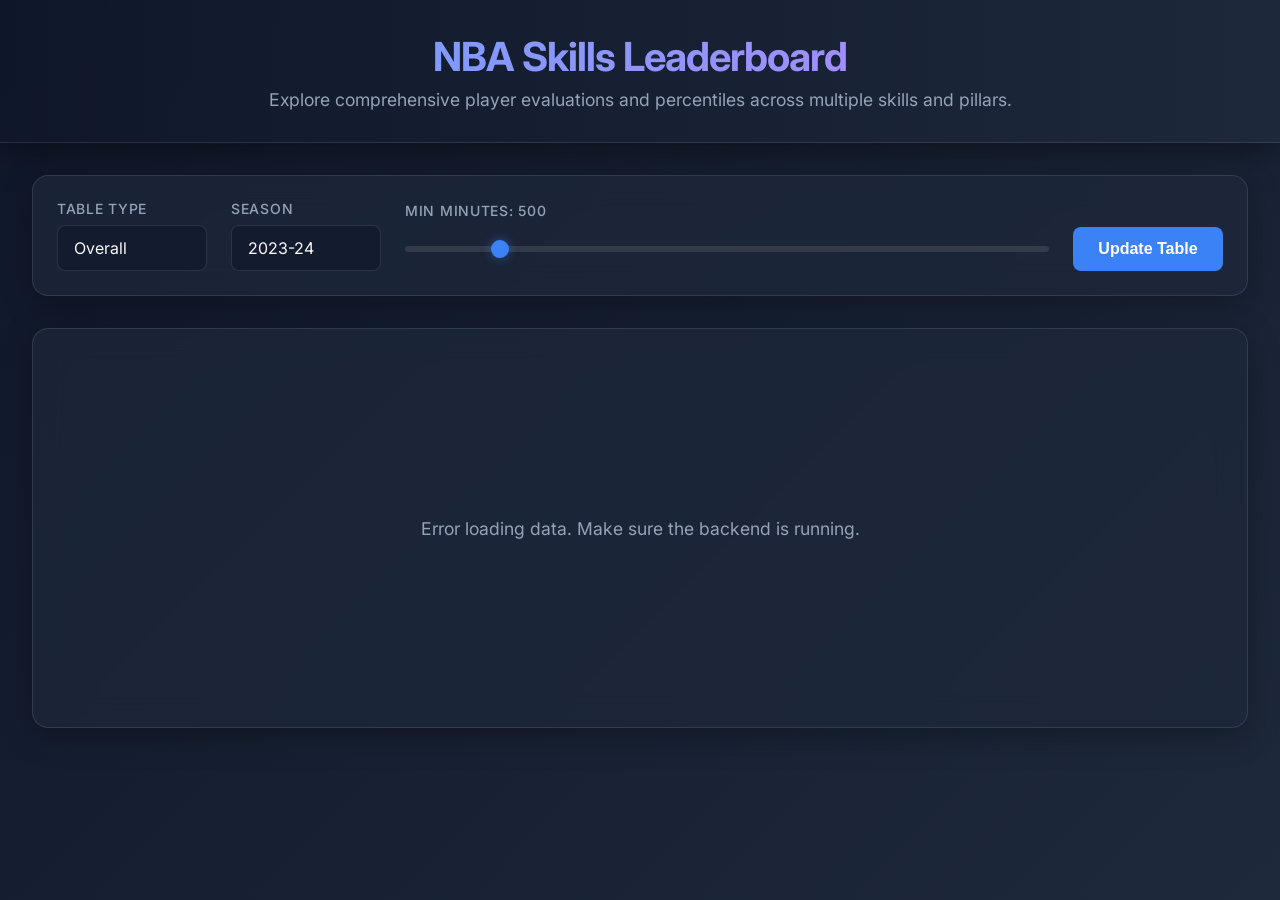
==== src/frontend/index.html @ df9ea70a "add initial frontend" ====
<!DOCTYPE html>
<html lang="en">
<head>
    <meta charset="UTF-8">
    <meta name="viewport" content="width=device-width, initial-scale=1.0">
    <title>NBA Skills Leaderboard</title>
    <meta name="description" content="An interactive leaderboard displaying NBA player skills and performance percentiles.">
    <!-- Google Fonts -->
    <link rel="preconnect" href="https://fonts.googleapis.com">
    <link rel="preconnect" href="https://fonts.gstatic.com" crossorigin>
    <link href="https://fonts.googleapis.com/css2?family=Inter:wght@300;400;500;600;700&display=swap" rel="stylesheet">
    <link rel="stylesheet" href="styles.css">
</head>
<body>
    <header class="app-header">
        <div class="header-content">
            <h1>NBA Skills Leaderboard</h1>
            <p>Explore comprehensive player evaluations and percentiles across multiple skills and pillars.</p>
        </div>
    </header>

    <main class="app-main">
        <section class="controls glass-panel">
            <div class="control-group">
                <label for="table-type">Table Type</label>
                <select id="table-type">
                    <option value="overall">Overall</option>
                    <option value="skill">Skill</option>
                    <option value="pillar">Pillar</option>
                </select>
            </div>

            <div class="control-group" id="skill-group" style="display: none;">
                <label for="skill-select">Skill</label>
                <select id="skill-select">
                    <option value="Creation">Creation</option>
                    <option value="OffBall">Off-Ball</option>
                    <option value="Defense">Defense</option>
                    <option value="Physicality">Physicality</option>
                </select>
            </div>

            <div class="control-group" id="pillar-group" style="display: none;">
                <label for="pillar-select">Pillar</label>
                <select id="pillar-select">
                    <!-- Populated dynamically via JS based on selected skill -->
                </select>
            </div>

            <div class="control-group">
                <label for="season-select">Season</label>
                <select id="season-select">
                    <option value="2024" selected>2023-24</option>
                    <option value="2023">2022-23</option>
                    <option value="2022">2021-22</option>
                    <option value="2021">2020-21</option>
                </select>
            </div>

            <div class="control-group slider-group">
                <label for="min-minutes">Min Minutes: <span id="min-minutes-val">500</span></label>
                <div class="slider-container">
                    <input type="range" id="min-minutes" min="100" max="3000" step="50" value="500">
                </div>
            </div>

            <div class="control-group button-group">
                <button id="update-btn" class="primary-btn">Update Table</button>
            </div>
        </section>

        <section class="table-container glass-panel">
            <div id="loading" class="loading-overlay" style="display: none;">
                <div class="spinner"></div>
            </div>
            <div class="table-scroll">
                <table id="leaderboard-table">
                    <thead>
                        <tr id="table-head-row">
                            <!-- Populated dynamically via JS -->
                        </tr>
                    </thead>
                    <tbody id="table-body">
                        <!-- Populated dynamically via JS -->
                    </tbody>
                </table>
            </div>
            <div id="empty-state" class="empty-state" style="display: none;">
                <p>No data available for the selected filters.</p>
            </div>
        </section>
    </main>

    <script src="app.js"></script>
</body>
</html>
---- src/frontend/styles.css ----
:root {
    --bg-color-1: #0f172a;
    --bg-color-2: #1e293b;
    --text-primary: #f8fafc;
    --text-secondary: #94a3b8;
    --accent: #3b82f6;
    --accent-hover: #2563eb;
    --border-color: rgba(255, 255, 255, 0.1);
    --glass-bg: rgba(30, 41, 59, 0.7);
    --table-header-bg: rgba(15, 23, 42, 0.8);
    --table-row-hover: rgba(255, 255, 255, 0.05);
}

* {
    box-sizing: border-box;
    margin: 0;
    padding: 0;
}

body {
    font-family: 'Inter', sans-serif;
    background: linear-gradient(135deg, var(--bg-color-1), var(--bg-color-2));
    background-attachment: fixed;
    color: var(--text-primary);
    min-height: 100vh;
    display: flex;
    flex-direction: column;
}

/* Header */
.app-header {
    text-align: center;
    padding: 2rem 1rem;
    background: linear-gradient(to right, rgba(15, 23, 42, 0.9), rgba(30, 41, 59, 0.9));
    border-bottom: 1px solid var(--border-color);
    box-shadow: 0 4px 30px rgba(0, 0, 0, 0.5);
}

.header-content h1 {
    font-size: 2.5rem;
    font-weight: 700;
    letter-spacing: -0.025em;
    background: linear-gradient(90deg, #60a5fa, #c084fc);
    -webkit-background-clip: text;
    -webkit-text-fill-color: transparent;
    margin-bottom: 0.5rem;
}

.header-content p {
    color: var(--text-secondary);
    font-size: 1.1rem;
}

/* Main Layout */
.app-main {
    flex: 1;
    display: flex;
    flex-direction: column;
    padding: 2rem;
    gap: 2rem;
    max-width: 1400px;
    margin: 0 auto;
    width: 100%;
}

.glass-panel {
    background: var(--glass-bg);
    backdrop-filter: blur(16px);
    -webkit-backdrop-filter: blur(16px);
    border: 1px solid var(--border-color);
    border-radius: 16px;
    box-shadow: 0 8px 32px 0 rgba(0, 0, 0, 0.3);
}

/* Controls Section */
.controls {
    display: flex;
    flex-wrap: wrap;
    gap: 1.5rem;
    padding: 1.5rem;
    align-items: flex-end;
}

.control-group {
    display: flex;
    flex-direction: column;
    gap: 0.5rem;
    min-width: 150px;
}

.control-group label {
    font-size: 0.875rem;
    font-weight: 500;
    color: var(--text-secondary);
    text-transform: uppercase;
    letter-spacing: 0.05em;
}

.control-group select {
    appearance: none;
    background-color: rgba(15, 23, 42, 0.6);
    color: var(--text-primary);
    border: 1px solid var(--border-color);
    padding: 0.75rem 1rem;
    border-radius: 8px;
    font-family: inherit;
    font-size: 1rem;
    outline: none;
    transition: all 0.2s ease;
    cursor: pointer;
}

.control-group select:hover, .control-group select:focus {
    border-color: var(--accent);
    background-color: rgba(15, 23, 42, 0.8);
}

.slider-group {
    flex-grow: 1;
    min-width: 250px;
}

.slider-container {
    display: flex;
    align-items: center;
    height: 44px; /* Match select height */
}

input[type="range"] {
    -webkit-appearance: none;
    width: 100%;
    height: 6px;
    background: rgba(255, 255, 255, 0.1);
    border-radius: 3px;
    outline: none;
}

input[type="range"]::-webkit-slider-thumb {
    -webkit-appearance: none;
    width: 18px;
    height: 18px;
    border-radius: 50%;
    background: var(--accent);
    cursor: pointer;
    transition: transform 0.1s;
    box-shadow: 0 0 10px rgba(59, 130, 246, 0.5);
}

input[type="range"]::-webkit-slider-thumb:hover {
    transform: scale(1.2);
}

.button-group {
    display: flex;
    justify-content: flex-end;
}

.primary-btn {
    background: var(--accent);
    color: white;
    border: none;
    padding: 0.75rem 1.5rem;
    border-radius: 8px;
    font-size: 1rem;
    font-weight: 600;
    cursor: pointer;
    transition: background 0.2s, transform 0.1s;
    height: 44px;
}

.primary-btn:hover {
    background: var(--accent-hover);
    transform: translateY(-1px);
}

.primary-btn:active {
    transform: translateY(1px);
}

/* Table Section */
.table-container {
    position: relative;
    overflow: hidden;
    display: flex;
    flex-direction: column;
    min-height: 400px; /* Space for empty/loading state */
}

.table-scroll {
    overflow-x: auto;
    overflow-y: auto;
    max-height: 70vh;
}

table {
    width: 100%;
    border-collapse: collapse;
    text-align: right;
    white-space: nowrap;
}

th, td {
    padding: 1rem;
    border-bottom: 1px solid var(--border-color);
}

th {
    background-color: var(--table-header-bg);
    color: var(--text-secondary);
    font-size: 0.875rem;
    font-weight: 600;
    text-transform: uppercase;
    letter-spacing: 0.05em;
    position: sticky;
    top: 0;
    z-index: 10;
    cursor: pointer;
    user-select: none;
    transition: color 0.2s;
}

th:hover {
    color: var(--text-primary);
}

th .sort-icon {
    display: inline-block;
    margin-left: 4px;
    font-size: 0.8em;
    opacity: 0.5;
}

th.sorted-asc .sort-icon,
th.sorted-desc .sort-icon {
    opacity: 1;
    color: var(--accent);
}

tbody tr {
    transition: background-color 0.2s;
}

tbody tr:hover {
    background-color: var(--table-row-hover);
}

/* Text alignment for specific columns */
th:nth-child(1), td:nth-child(1), /* Name */
th:nth-child(2), td:nth-child(2)  /* Team */ {
    text-align: left;
    position: sticky;
    left: 0;
    background-color: var(--table-header-bg);
    z-index: 5;
}

tbody td:nth-child(1), tbody td:nth-child(2) {
    background-color: rgba(15, 23, 42, 0.95); /* Opaque for sticky */
    font-weight: 500;
}

/* Value Cell Styling */
.val-cell {
    position: relative;
    font-weight: 600;
    border-radius: 4px;
    color: #fff;
    text-shadow: 0 1px 2px rgba(0,0,0,0.8);
    transition: filter 0.2s;
}

.val-cell:hover {
    filter: brightness(1.2);
}

.val-raw {
    display: block;
    font-size: 1rem;
}

.val-pct {
    display: block;
    font-size: 0.75rem;
    color: rgba(255, 255, 255, 0.7);
    margin-top: 2px;
}

/* States */
.loading-overlay {
    position: absolute;
    top: 0; left: 0; right: 0; bottom: 0;
    background: rgba(15, 23, 42, 0.7);
    display: flex;
    justify-content: center;
    align-items: center;
    z-index: 20;
    backdrop-filter: blur(4px);
}

.spinner {
    width: 40px;
    height: 40px;
    border: 4px solid rgba(255, 255, 255, 0.1);
    border-left-color: var(--accent);
    border-radius: 50%;
    animation: spin 1s linear infinite;
}

@keyframes spin {
    0% { transform: rotate(0deg); }
    100% { transform: rotate(360deg); }
}

.empty-state {
    position: absolute;
    top: 50%;
    left: 50%;
    transform: translate(-50%, -50%);
    color: var(--text-secondary);
    font-size: 1.1rem;
    text-align: center;
}

/* Scrollbar */
::-webkit-scrollbar {
    width: 10px;
    height: 10px;
}
::-webkit-scrollbar-track {
    background: rgba(15, 23, 42, 0.5);
    border-radius: 5px;
}
::-webkit-scrollbar-thumb {
    background: rgba(148, 163, 184, 0.3);
    border-radius: 5px;
}
::-webkit-scrollbar-thumb:hover {
    background: rgba(148, 163, 184, 0.5);
}
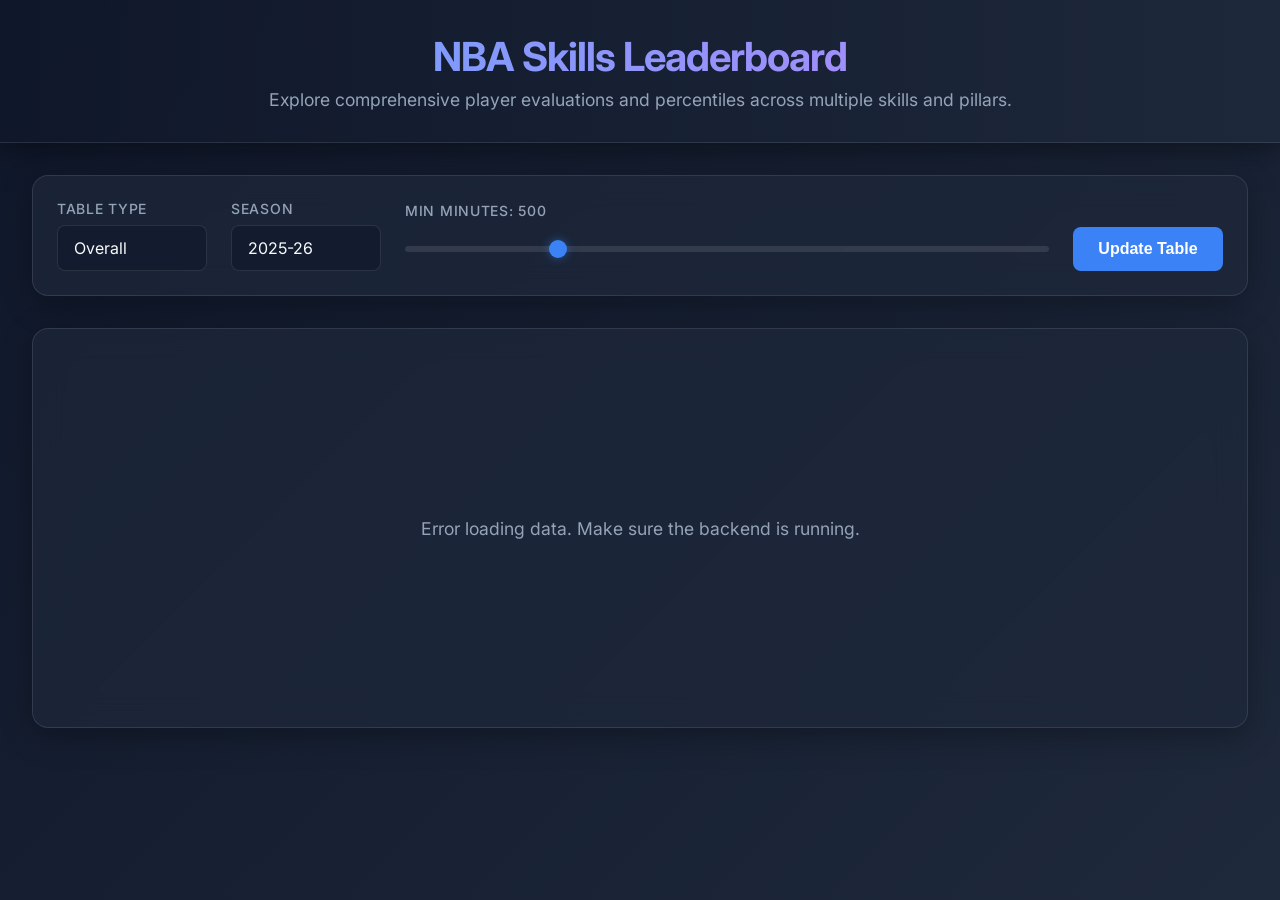
==== commit 3a788e3a: "update stats and columns" ====
--- a/src/frontend/index.html
+++ b/src/frontend/index.html
@@ -50,17 +50,22 @@
             <div class="control-group">
                 <label for="season-select">Season</label>
                 <select id="season-select">
-                    <option value="2024" selected>2023-24</option>
+                    <option value="2026" selected>2025-26</option>
+                    <option value="2025">2024-25</option>
+                    <option value="2024">2023-24</option>
                     <option value="2023">2022-23</option>
                     <option value="2022">2021-22</option>
                     <option value="2021">2020-21</option>
+                    <option value="2020">2019-20</option>
+                    <option value="2019">2018-19</option>
+                    <option value="2018">2017-18</option>
                 </select>
             </div>
 
             <div class="control-group slider-group">
                 <label for="min-minutes">Min Minutes: <span id="min-minutes-val">500</span></label>
                 <div class="slider-container">
-                    <input type="range" id="min-minutes" min="100" max="3000" step="50" value="500">
+                    <input type="range" id="min-minutes" min="200" max="1500" step="50" value="500">
                 </div>
             </div>
 
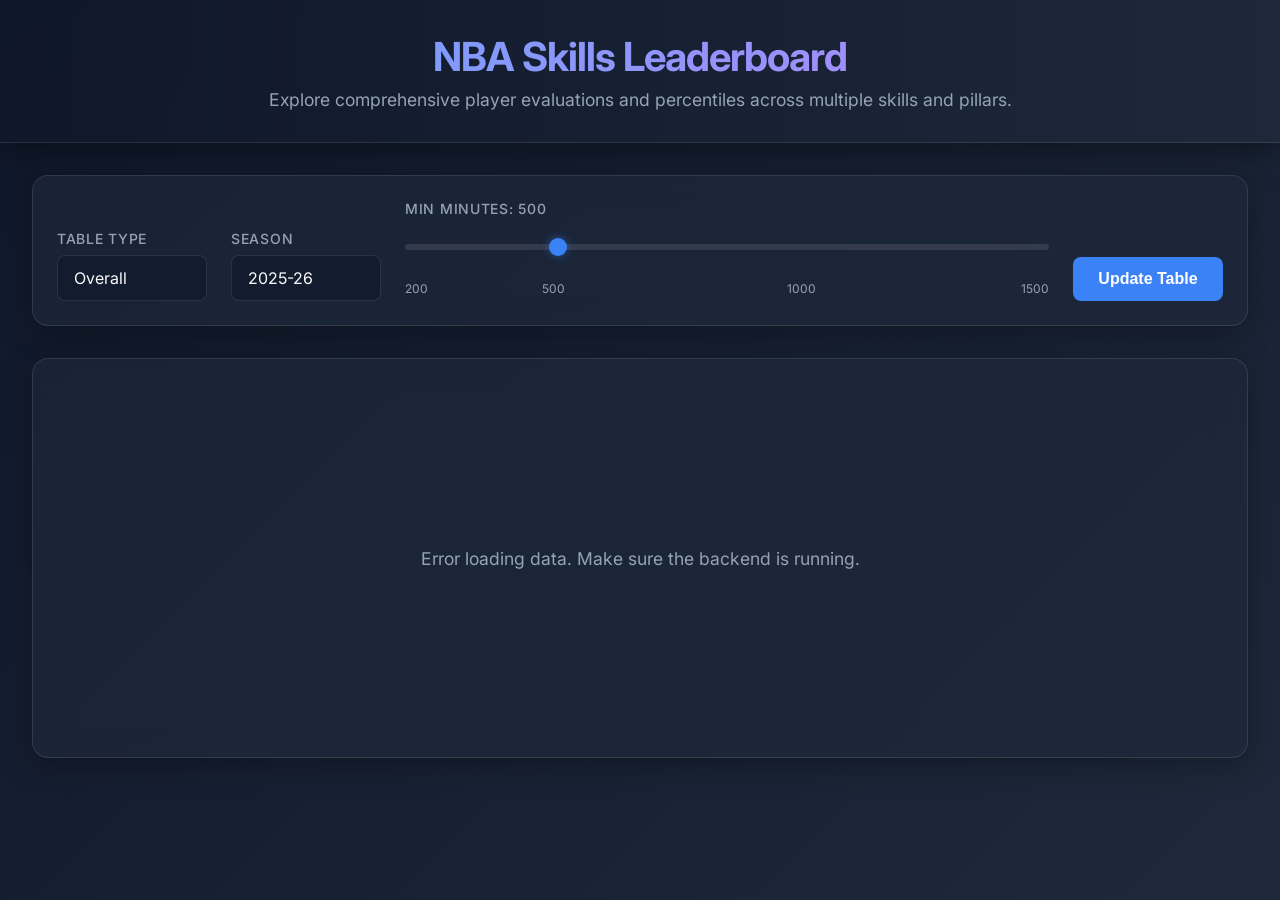
==== commit 4f99c68d: "add player and team filtering" ====
--- a/src/frontend/index.html
+++ b/src/frontend/index.html
@@ -49,6 +49,12 @@
 
             <div class="control-group">
                 <label for="season-select">Season</label>
+                <select id="season-select"></select>
+            </div>
+
+            <!--
+            <div class="control-group">
+                <label for="season-select">Season</label>
                 <select id="season-select">
                     <option value="2026" selected>2025-26</option>
                     <option value="2025">2024-25</option>
@@ -61,11 +67,18 @@
                     <option value="2018">2017-18</option>
                 </select>
             </div>
+            -->
 
             <div class="control-group slider-group">
                 <label for="min-minutes">Min Minutes: <span id="min-minutes-val">500</span></label>
                 <div class="slider-container">
                     <input type="range" id="min-minutes" min="200" max="1500" step="50" value="500">
+                </div>
+                <div class="slider-ticks">
+                    <span style="left:0%">200</span>
+                    <span style="left:23.1%">500</span>
+                    <span style="left:61.5%">1000</span>
+                    <span style="left:100%">1500</span>
                 </div>
             </div>
 
@@ -84,6 +97,9 @@
                         <tr id="table-head-row">
                             <!-- Populated dynamically via JS -->
                         </tr>
+                        <tr id="table-filter-row">
+                            <!-- Populated dynamically via JS -->
+                        </tr>
                     </thead>
                     <tbody id="table-body">
                         <!-- Populated dynamically via JS -->
--- a/src/frontend/styles.css
+++ b/src/frontend/styles.css
@@ -126,6 +126,31 @@
     height: 44px; /* Match select height */
 }
 
+.slider-wrapper {
+    position: relative;
+}
+
+.slider-ticks {
+    position: relative;
+    height: 20px;
+    margin-top: 4px;
+}
+
+.slider-ticks span {
+    position: absolute;
+    transform: translateX(-50%);
+    font-size: 0.75rem;
+    color: var(--text-secondary);
+}
+
+.slider-ticks span:first-child {
+    transform: translateX(0);
+}
+
+.slider-ticks span:last-child {
+    transform: translateX(-100%);
+}
+
 input[type="range"] {
     -webkit-appearance: none;
     width: 100%;
@@ -219,8 +244,79 @@
     transition: color 0.2s;
 }
 
+th {
+    position: sticky;
+}
+
+th::after {
+    content: attr(data-tooltip);
+
+    position: absolute;
+    left: 50%;
+    top: calc(100% + 8px);
+    transform: translateX(-50%);
+
+    background: rgba(15, 15, 15, 0.97);
+    color: #fff;
+
+    padding: 0.5rem 0.75rem;
+    border-radius: 6px;
+
+    font-size: 14px;
+    font-weight: 400;
+    text-transform: none;
+    letter-spacing: normal;
+
+    width: max-content;
+    max-width: 220px;
+    white-space: normal;
+
+    opacity: 0;
+    visibility: hidden;
+    transition: opacity 0.15s ease, visibility 0.15s ease;
+
+    z-index: 9999;
+
+    pointer-events: none;
+
+    box-shadow: 0 6px 18px rgba(0,0,0,0.25);
+}
+
+th::before {
+    content: "";
+
+    position: absolute;
+    left: 50%;
+    top: calc(100% + 2px);
+    transform: translateX(-50%);
+
+    border-width: 6px;
+    border-style: solid;
+    border-color: transparent transparent rgba(20,20,20,0.95) transparent;
+
+    opacity: 0;
+    visibility: hidden;
+    transition: opacity 0.15s ease, visibility 0.15s ease;
+
+    z-index: 9999;
+
+    pointer-events: none;
+}
+
+th:hover::after,
+th:hover::before {
+    opacity: 1;
+    visibility: visible;
+}
+
 th:hover {
     color: var(--text-primary);
+}
+
+th[data-tooltip]:not([data-tooltip=""]) {
+    cursor: help;
+    text-decoration: underline dotted;
+    text-underline-offset: 3px;
 }
 
 th .sort-icon {
@@ -234,6 +330,49 @@
 th.sorted-desc .sort-icon {
     opacity: 1;
     color: var(--accent);
+}
+
+/* Filter row */
+#table-filter-row th {
+    background-color: var(--table-header-bg);
+    padding: 0.5rem 1rem;
+    border-bottom: 1px solid var(--border-color);
+    cursor: default;
+}
+
+/* Filter inputs */
+#table-filter-row input {
+    width: 100%;
+
+    padding: 0.45rem 0.65rem;
+
+    background-color: rgba(255,255,255,0.06);
+    border: 1px solid rgba(255,255,255,0.12);
+    border-radius: 6px;
+
+    color: var(--text-primary);
+    font-size: 0.85rem;
+
+    outline: none;
+    transition: all 0.15s ease;
+}
+
+/* Placeholder text */
+#table-filter-row input::placeholder {
+    color: var(--text-secondary);
+}
+
+/* Focus state */
+#table-filter-row input:focus {
+    border-color: var(--accent);
+    box-shadow: 0 0 0 2px rgba(100, 150, 255, 0.15);
+    background-color: rgba(255,255,255,0.08);
+}
+
+#table-filter-row th {
+    position: sticky;
+    top: 52px; /* adjust to actual header height */
+    z-index: 9;
 }
 
 tbody tr {
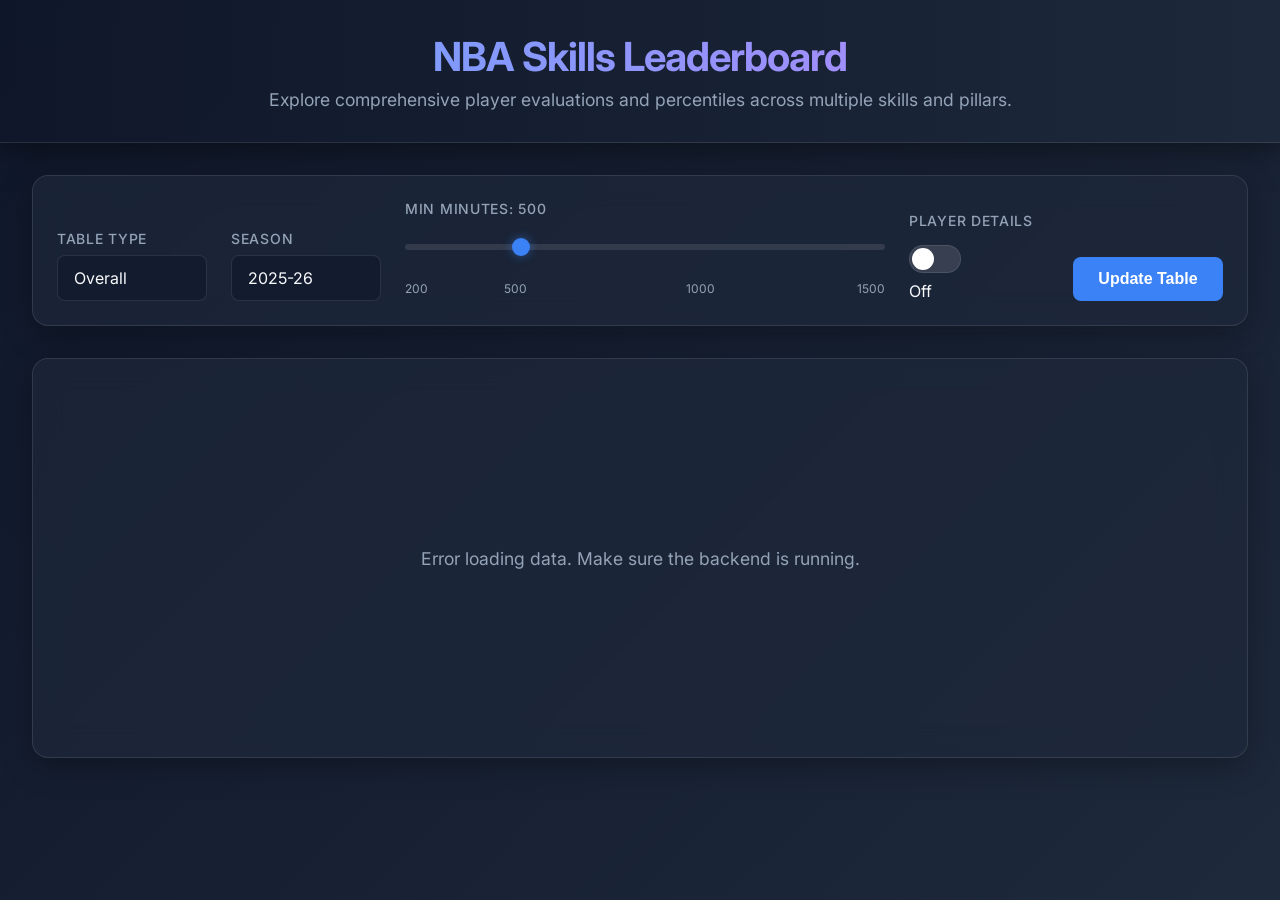
==== commit 9e806ff8: "add ability to show player bio info" ====
--- a/src/frontend/index.html
+++ b/src/frontend/index.html
@@ -82,6 +82,17 @@
                 </div>
             </div>
 
+            <div class="control-group toggle-group">
+                <label for="extra-info-toggle">Player Details</label>
+
+                <label class="switch">
+                    <input type="checkbox" id="extra-info-toggle">
+                    <span class="slider"></span>
+                </label>
+
+                <span id="extra-info-label">Off</span>
+            </div>
+
             <div class="control-group button-group">
                 <button id="update-btn" class="primary-btn">Update Table</button>
             </div>
--- a/src/frontend/styles.css
+++ b/src/frontend/styles.css
@@ -200,6 +200,65 @@
 
 .primary-btn:active {
     transform: translateY(1px);
+}
+
+.toggle-group {
+    display: flex;
+    flex-direction: column;
+    justify-content: center;
+    min-width: 140px;
+}
+
+.switch {
+    position: relative;
+    display: inline-block;
+    width: 52px;
+    height: 28px;
+    margin-top: 0.5rem;
+}
+
+.switch input {
+    opacity: 0;
+    width: 0;
+    height: 0;
+}
+
+.switch .slider {
+    position: absolute;
+    inset: 0;
+
+    background-color: rgba(255,255,255,0.12);
+    border: 1px solid var(--border-color);
+
+    border-radius: 999px;
+
+    cursor: pointer;
+    transition: 0.25s;
+}
+
+.switch .slider::before {
+    content: "";
+
+    position: absolute;
+
+    width: 22px;
+    height: 22px;
+
+    left: 2px;
+    top: 2px;
+
+    background: white;
+    border-radius: 50%;
+
+    transition: 0.25s;
+}
+
+.switch input:checked + .slider {
+    background: var(--accent);
+}
+
+.switch input:checked + .slider::before {
+    transform: translateX(24px);
 }
 
 /* Table Section */
@@ -248,7 +307,7 @@
     position: sticky;
 }
 
-th::after {
+th[data-tooltip]::after {
     content: attr(data-tooltip);
 
     position: absolute;
@@ -282,7 +341,7 @@
     box-shadow: 0 6px 18px rgba(0,0,0,0.25);
 }
 
-th::before {
+th[data-tooltip]::before {
     content: "";
 
     position: absolute;
@@ -303,8 +362,8 @@
     pointer-events: none;
 }
 
-th:hover::after,
-th:hover::before {
+th[data-tooltip]:hover::after,
+th[data-tooltip]:hover::before {
     opacity: 1;
     visibility: visible;
 }
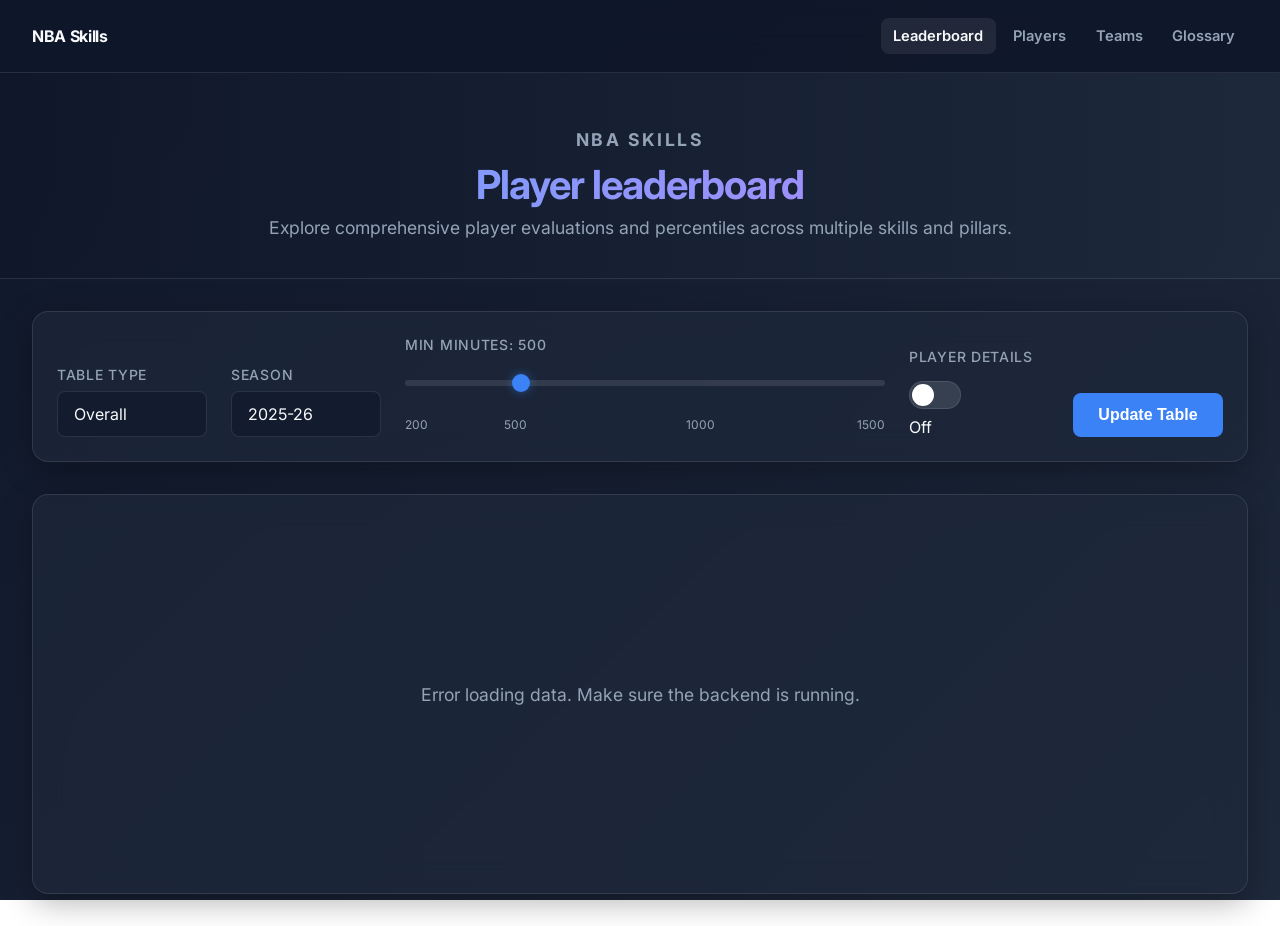
==== commit 843ec9dc: "fix team page, add headshots and logos, add header" ====
--- a/src/frontend/index.html
+++ b/src/frontend/index.html
@@ -11,10 +11,12 @@
     <link href="https://fonts.googleapis.com/css2?family=Inter:wght@300;400;500;600;700&display=swap" rel="stylesheet">
     <link rel="stylesheet" href="styles.css">
 </head>
-<body>
-    <header class="app-header">
+<body data-page="leaderboard">
+    <div id="site-header"></div>
+    <header class="page-hero">
         <div class="header-content">
-            <h1>NBA Skills Leaderboard</h1>
+            <p class="eyebrow">NBA Skills</p>
+            <h1>Player leaderboard</h1>
             <p>Explore comprehensive player evaluations and percentiles across multiple skills and pillars.</p>
         </div>
     </header>
@@ -123,6 +125,9 @@
         </section>
     </main>
 
-    <script src="app.js"></script>
+    <script src="js/common.js"></script>
+    <script src="js/api.js"></script>
+    <script src="js/table.js"></script>
+    <script src="js/leaderboard.js"></script>
 </body>
 </html>
--- a/src/frontend/styles.css
+++ b/src/frontend/styles.css
@@ -27,13 +27,65 @@
     flex-direction: column;
 }
 
-/* Header */
-.app-header {
+/* Global navigation and page headers */
+.site-nav {
+    width: min(1400px, 100%);
+    min-height: 72px;
+    margin: 0 auto;
+    padding: 0 2rem;
+    display: flex;
+    align-items: center;
+    justify-content: space-between;
+    gap: 1.5rem;
+}
+
+#site-header {
+    position: sticky;
+    top: 0;
+    z-index: 100;
+    background: rgba(15, 23, 42, 0.9);
+    border-bottom: 1px solid var(--border-color);
+    backdrop-filter: blur(18px);
+    -webkit-backdrop-filter: blur(18px);
+}
+
+.brand, .nav-link {
+    color: var(--text-primary);
+    text-decoration: none;
+}
+
+.brand {
+    display: inline-flex;
+    align-items: center;
+    gap: 0.65rem;
+    font-weight: 700;
+    letter-spacing: -0.02em;
+}
+
+.nav-links {
+    display: flex;
+    gap: 0.25rem;
+}
+
+.nav-link {
+    padding: 0.55rem 0.8rem;
+    border-radius: 8px;
+    color: var(--text-secondary);
+    font-size: 0.92rem;
+    font-weight: 600;
+    transition: color 0.15s ease, background-color 0.15s ease;
+}
+
+.nav-link:hover, .nav-link.is-active {
+    color: var(--text-primary);
+    background: rgba(255, 255, 255, 0.08);
+}
+
+.page-hero {
     text-align: center;
-    padding: 2rem 1rem;
+    padding: 3.5rem 1rem 2.5rem;
     background: linear-gradient(to right, rgba(15, 23, 42, 0.9), rgba(30, 41, 59, 0.9));
     border-bottom: 1px solid var(--border-color);
-    box-shadow: 0 4px 30px rgba(0, 0, 0, 0.5);
 }
 
 .header-content h1 {
@@ -49,6 +101,46 @@
 .header-content p {
     color: var(--text-secondary);
     font-size: 1.1rem;
+}
+
+.eyebrow {
+    margin-bottom: 0.65rem;
+    color: #93c5fd;
+    font-size: 0.75rem;
+    font-weight: 700;
+    letter-spacing: 0.14em;
+    text-transform: uppercase;
+}
+
+.profile-hero .header-content {
+    width: min(1400px, 100%);
+    margin: 0 auto;
+    text-align: left;
+}
+
+.profile-title-row {
+    display: flex;
+    align-items: center;
+    gap: 1.25rem;
+}
+
+.profile-title-row h1 {
+    margin-bottom: 0;
+}
+
+.profile-headshot, .profile-logo {
+    flex: 0 0 auto;
+    width: 82px;
+    height: 82px;
+    object-fit: contain;
+    border-radius: 50%;
+    background: rgba(255, 255, 255, 0.08);
+    border: 1px solid var(--border-color);
+}
+
+.profile-headshot {
+    object-fit: cover;
+    object-position: top;
 }
 
 /* Main Layout */
@@ -391,6 +483,45 @@
     color: var(--accent);
 }
 
+.player-link {
+    color: inherit;
+    text-decoration: none;
+    font-weight: 500;
+    transition: color 0.15s ease;
+}
+
+.player-link:visited {
+    color: inherit;
+}
+
+.player-link:hover {
+    color: var(--accent);
+}
+
+.player-link:active {
+    color: var(--accent);
+}
+
+.identity-link {
+    display: inline-flex;
+    align-items: center;
+    gap: 0.55rem;
+}
+
+.table-headshot, .table-team-logo {
+    width: 28px;
+    height: 28px;
+    object-fit: contain;
+    flex: 0 0 auto;
+}
+
+.table-headshot {
+    border-radius: 50%;
+    object-fit: cover;
+    object-position: top;
+    background: rgba(255, 255, 255, 0.06);
+}
+
 /* Filter row */
 #table-filter-row th {
     background-color: var(--table-header-bg);
@@ -535,3 +666,445 @@
 ::-webkit-scrollbar-thumb:hover {
     background: rgba(148, 163, 184, 0.5);
 }
+
+
+/* Player Info Card */
+
+.player-card {
+    width: min(1400px, calc(100% - 4rem));
+    padding: 1.75rem 2rem;
+    margin: 2rem auto 0;
+}
+
+.player-info-grid {
+    display: grid;
+    grid-template-columns: repeat(4, minmax(140px, 1fr));
+    gap: 1rem;
+}
+
+.info-item {
+    display: flex;
+    flex-direction: column;
+    justify-content: center;
+
+    padding: 1rem 1.25rem;
+
+    background: rgba(255,255,255,0.03);
+    border: 1px solid var(--border-color);
+    border-radius: 12px;
+
+    transition: transform 0.15s ease,
+                border-color 0.15s ease,
+                background-color 0.15s ease;
+}
+
+.info-item:hover {
+    transform: translateY(-2px);
+    border-color: var(--accent);
+    background: rgba(255,255,255,0.05);
+}
+
+.info-label {
+    color: var(--text-secondary);
+
+    font-size: 0.75rem;
+    font-weight: 600;
+
+    text-transform: uppercase;
+    letter-spacing: 0.08em;
+
+    margin-bottom: 0.45rem;
+}
+
+.info-item span:last-child {
+    color: var(--text-primary);
+
+    font-size: 1.2rem;
+    font-weight: 600;
+}
+
+.profile-detail {
+    line-height: 1.45;
+}
+
+.detail-separator {
+    color: var(--text-secondary);
+    font-weight: 400;
+}
+
+@media (max-width: 900px) {
+    .player-info-grid {
+        grid-template-columns: repeat(2, 1fr);
+    }
+}
+
+@media (max-width: 550px) {
+    .player-info-grid {
+        grid-template-columns: 1fr;
+    }
+}
+
+
+
+.back-link {
+    display: inline-flex;
+    align-items: center;
+    gap: 0.35rem;
+
+    margin-bottom: 1rem;
+
+    color: var(--accent);
+    text-decoration: none;
+
+    font-size: 0.95rem;
+    font-weight: 600;
+
+    transition: color 0.15s ease,
+                transform 0.15s ease;
+
+    align-self: flex-start;
+}
+
+.back-link:hover {
+    color: var(--text-primary);
+    transform: translateX(-2px);
+}
+
+.back-link:visited {
+    color: var(--accent);
+}
+
+/* Player and team directories */
+.directory-hero {
+    padding-bottom: 2rem;
+}
+
+.directory-main {
+    width: min(1400px, 100%);
+    margin: 0 auto;
+    padding: 2rem;
+}
+
+.directory-toolbar {
+    display: flex;
+    justify-content: center;
+    margin-bottom: 1rem;
+}
+
+.directory-season {
+    min-width: 180px;
+}
+
+.directory-search {
+    width: min(620px, 100%);
+    display: flex;
+    align-items: center;
+    gap: 0.75rem;
+    margin: 0 auto;
+    padding: 0.7rem 1rem;
+    color: var(--text-secondary);
+}
+
+.directory-search input {
+    width: 100%;
+    border: 0;
+    outline: none;
+    background: transparent;
+    color: var(--text-primary);
+    font: inherit;
+    font-size: 1rem;
+}
+
+.directory-search input::placeholder {
+    color: var(--text-secondary);
+}
+
+.directory-count, .directory-empty {
+    margin: 1.35rem 0 1rem;
+    color: var(--text-secondary);
+    font-size: 0.9rem;
+}
+
+.directory-grid {
+    display: grid;
+    grid-template-columns: repeat(auto-fill, minmax(240px, 1fr));
+    gap: 1rem;
+}
+
+.directory-card {
+    min-height: 110px;
+    display: flex;
+    align-items: center;
+    gap: 1rem;
+    padding: 1rem;
+    color: var(--text-primary);
+    text-decoration: none;
+    transition: transform 0.16s ease, border-color 0.16s ease, background-color 0.16s ease;
+}
+
+.directory-card:hover {
+    transform: translateY(-3px);
+    border-color: var(--accent);
+    background: rgba(44, 62, 91, 0.88);
+}
+
+.directory-card h2 {
+    margin-bottom: 0.35rem;
+    font-size: 1rem;
+    line-height: 1.3;
+}
+
+.directory-card p {
+    color: var(--text-secondary);
+    font-size: 0.82rem;
+    line-height: 1.35;
+}
+
+.directory-headshot, .directory-team-logo {
+    width: 64px;
+    height: 64px;
+    flex: 0 0 auto;
+    object-fit: contain;
+}
+
+.directory-headshot {
+    border-radius: 50%;
+    object-fit: cover;
+    object-position: top;
+    background: rgba(255, 255, 255, 0.07);
+}
+
+/* Glossary */
+.glossary-main {
+    width: min(1400px, 100%);
+    margin: 0 auto;
+    padding: 2rem;
+}
+
+.glossary-section {
+    margin-bottom: 2.5rem;
+}
+
+.glossary-section.glass-panel {
+    padding: 1.5rem;
+}
+
+.section-heading {
+    display: flex;
+    align-items: end;
+    justify-content: space-between;
+    gap: 1.5rem;
+    margin-bottom: 1rem;
+}
+
+.section-heading h2 {
+    font-size: 1.55rem;
+    letter-spacing: -0.025em;
+}
+
+.methodology-steps {
+    display: grid;
+    grid-template-columns: repeat(3, minmax(0, 1fr));
+    gap: 1rem;
+}
+
+.methodology-step {
+    display: flex;
+    gap: 0.85rem;
+    padding: 0.95rem;
+    border-radius: 10px;
+    background: rgba(255, 255, 255, 0.035);
+}
+
+.step-number {
+    flex: 0 0 auto;
+    color: #93c5fd;
+    font-size: 0.75rem;
+    font-weight: 700;
+    letter-spacing: 0.06em;
+}
+
+.methodology-step h3, .glossary-card h3, .skill-glossary h3 {
+    margin-bottom: 0.35rem;
+    font-size: 1rem;
+    text-transform: capitalize;
+}
+
+.methodology-step p, .glossary-card p, .skill-glossary > p, .pillar-detail > p {
+    color: var(--text-secondary);
+    font-size: 0.87rem;
+    line-height: 1.5;
+}
+
+.glossary-grid {
+    display: grid;
+    grid-template-columns: repeat(auto-fill, minmax(255px, 1fr));
+    gap: 1rem;
+}
+
+.glossary-card {
+    padding: 1.15rem;
+}
+
+.weight-list {
+    display: grid;
+    gap: 0.45rem;
+    margin-top: 1rem;
+    list-style: none;
+}
+
+.weight-list li {
+    display: flex;
+    justify-content: space-between;
+    gap: 1rem;
+    color: var(--text-secondary);
+    font-size: 0.82rem;
+}
+
+.weight-list strong {
+    color: #bfdbfe;
+    font-weight: 600;
+}
+
+.skill-glossary-list {
+    display: grid;
+    grid-template-columns: repeat(2, minmax(0, 1fr));
+    gap: 1rem;
+}
+
+.skill-glossary {
+    padding: 1.25rem;
+}
+
+.pillar-list {
+    display: grid;
+    gap: 0.55rem;
+    margin-top: 1rem;
+}
+
+.pillar-detail {
+    padding: 0.8rem 0.9rem;
+    border: 1px solid var(--border-color);
+    border-radius: 9px;
+    background: rgba(15, 23, 42, 0.35);
+}
+
+.pillar-detail summary {
+    display: flex;
+    justify-content: space-between;
+    gap: 0.75rem;
+    cursor: pointer;
+    font-size: 0.9rem;
+    font-weight: 600;
+}
+
+.pillar-detail summary small {
+    color: #93c5fd;
+    font-size: 0.75rem;
+    font-weight: 500;
+}
+
+.pillar-detail > p {
+    margin-top: 0.75rem;
+}
+
+.metric-list {
+    border-top: 1px solid var(--border-color);
+    padding-top: 0.7rem;
+}
+
+.glossary-search {
+    width: min(290px, 100%);
+    display: flex;
+    align-items: center;
+    gap: 0.55rem;
+    padding: 0.55rem 0.7rem;
+    background: rgba(15, 23, 42, 0.55);
+    border: 1px solid var(--border-color);
+    border-radius: 8px;
+    color: var(--text-secondary);
+}
+
+.glossary-search input {
+    width: 100%;
+    border: 0;
+    outline: 0;
+    background: transparent;
+    color: var(--text-primary);
+    font: inherit;
+    font-size: 0.88rem;
+}
+
+.stat-key {
+    display: inline-block;
+    margin-bottom: 0.75rem;
+    color: #93c5fd;
+    font-family: ui-monospace, SFMono-Regular, Menlo, monospace;
+    font-size: 0.75rem;
+}
+
+.formula {
+    display: block;
+    margin-top: 0.9rem;
+    padding: 0.6rem 0.7rem;
+    overflow-x: auto;
+    border: 1px solid rgba(147, 197, 253, 0.16);
+    border-radius: 6px;
+    color: #bfdbfe;
+    background: rgba(15, 23, 42, 0.72);
+    font-family: ui-monospace, SFMono-Regular, Menlo, monospace;
+    font-size: 0.76rem;
+    white-space: nowrap;
+}
+
+@media (max-width: 650px) {
+    .site-nav {
+        min-height: 64px;
+        padding: 0 1rem;
+    }
+
+    .nav-link {
+        padding: 0.5rem 0.55rem;
+        font-size: 0.84rem;
+    }
+
+    .page-hero {
+        padding: 2.25rem 1rem 1.75rem;
+    }
+
+    .header-content h1 {
+        font-size: 2rem;
+    }
+
+    .app-main, .directory-main, .glossary-main {
+        padding: 1rem;
+    }
+
+    .player-card {
+        width: calc(100% - 2rem);
+        padding: 1rem;
+        margin-top: 1rem;
+    }
+
+    .profile-headshot, .profile-logo {
+        width: 58px;
+        height: 58px;
+    }
+
+    .directory-grid {
+        grid-template-columns: 1fr;
+    }
+
+    .section-heading {
+        align-items: flex-start;
+        flex-direction: column;
+    }
+
+    .glossary-search {
+        width: 100%;
+    }
+
+    .methodology-steps, .skill-glossary-list {
+        grid-template-columns: 1fr;
+    }
+}
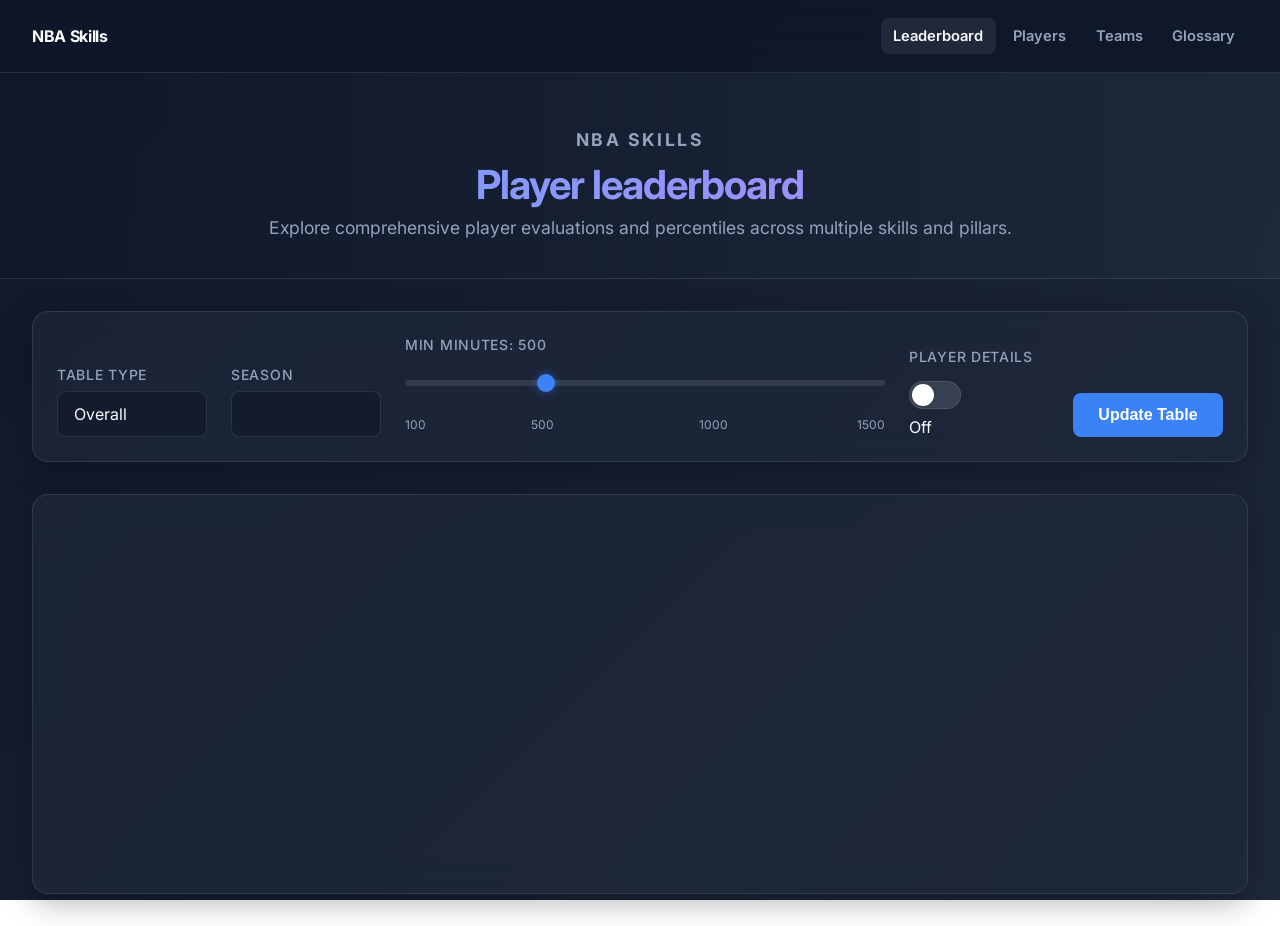
==== commit bb914573: "update for 2027" ====
--- a/src/frontend/index.html
+++ b/src/frontend/index.html
@@ -74,12 +74,12 @@
             <div class="control-group slider-group">
                 <label for="min-minutes">Min Minutes: <span id="min-minutes-val">500</span></label>
                 <div class="slider-container">
-                    <input type="range" id="min-minutes" min="200" max="1500" step="50" value="500">
+                    <input type="range" id="min-minutes" min="100" max="1500" step="50" value="500">
                 </div>
                 <div class="slider-ticks">
-                    <span style="left:0%">200</span>
-                    <span style="left:23.1%">500</span>
-                    <span style="left:61.5%">1000</span>
+                    <span style="left:0%">100</span>
+                    <span style="left:28.6%">500</span>
+                    <span style="left:64.3%">1000</span>
                     <span style="left:100%">1500</span>
                 </div>
             </div>
